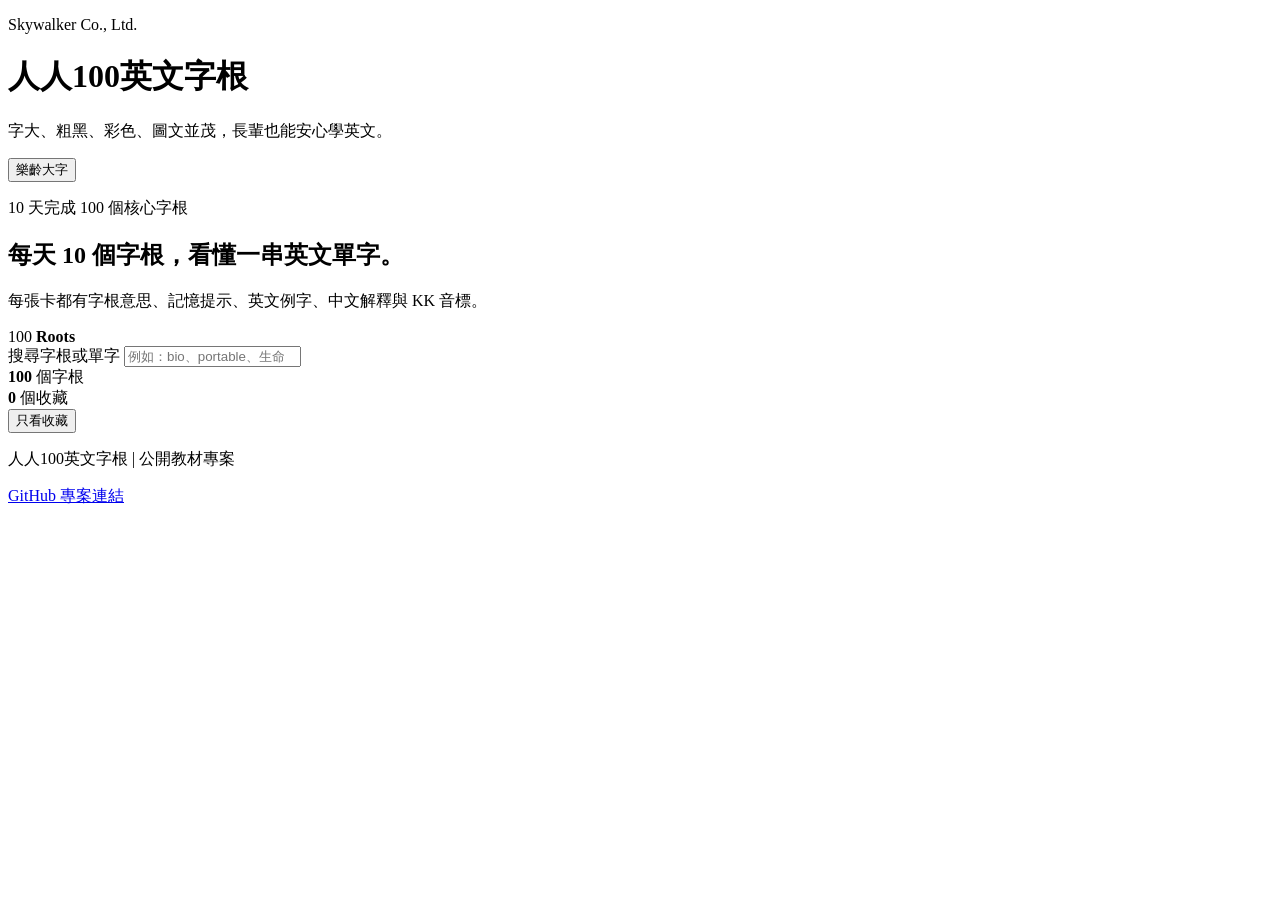
==== app/index.html @ 82886fe2 "Add app index page" ====
<!doctype html>
<html lang="zh-Hant">
<head>
  <meta charset="utf-8">
  <meta name="viewport" content="width=device-width, initial-scale=1">
  <meta name="theme-color" content="#166534">
  <meta name="description" content="人人100英文字根，樂齡友善的英文字根學習 App。">
  <title>人人100英文字根 App</title>
  <link rel="manifest" href="manifest.webmanifest">
  <link rel="stylesheet" href="styles.css">
</head>
<body>
  <header class="topbar">
    <div>
      <p class="eyebrow">Skywalker Co., Ltd.</p>
      <h1>人人100英文字根</h1>
      <p class="subtitle">字大、粗黑、彩色、圖文並茂，長輩也能安心學英文。</p>
    </div>
    <button id="seniorMode" class="pill-button" type="button" aria-pressed="true">樂齡大字</button>
  </header>

  <main>
    <section class="hero" aria-label="今日學習">
      <div class="hero-copy">
        <p class="tag">10 天完成 100 個核心字根</p>
        <h2>每天 10 個字根，看懂一串英文單字。</h2>
        <p>每張卡都有字根意思、記憶提示、英文例字、中文解釋與 KK 音標。</p>
      </div>
      <div class="hero-badge" aria-hidden="true">
        <span>100</span>
        <strong>Roots</strong>
      </div>
    </section>

    <section class="controls" aria-label="搜尋與篩選">
      <label class="search-box">
        <span>搜尋字根或單字</span>
        <input id="searchInput" type="search" placeholder="例如：bio、portable、生命">
      </label>
      <div id="themeFilters" class="filters" aria-label="主題篩選"></div>
    </section>

    <section class="progress-panel" aria-label="學習進度">
      <div>
        <strong id="resultCount">100</strong>
        <span>個字根</span>
      </div>
      <div>
        <strong id="favoriteCount">0</strong>
        <span>個收藏</span>
      </div>
      <button id="showFavorites" class="text-button" type="button" aria-pressed="false">只看收藏</button>
    </section>

    <section id="rootGrid" class="root-grid" aria-live="polite"></section>
  </main>

  <footer>
    <p>人人100英文字根 | 公開教材專案</p>
    <a href="https://github.com/godlovesyou127888-hub/renren-100-english-roots/tree/main">GitHub 專案連結</a>
  </footer>

  <script src="roots-data.js"></script>
  <script src="app.js"></script>
</body>
</html>
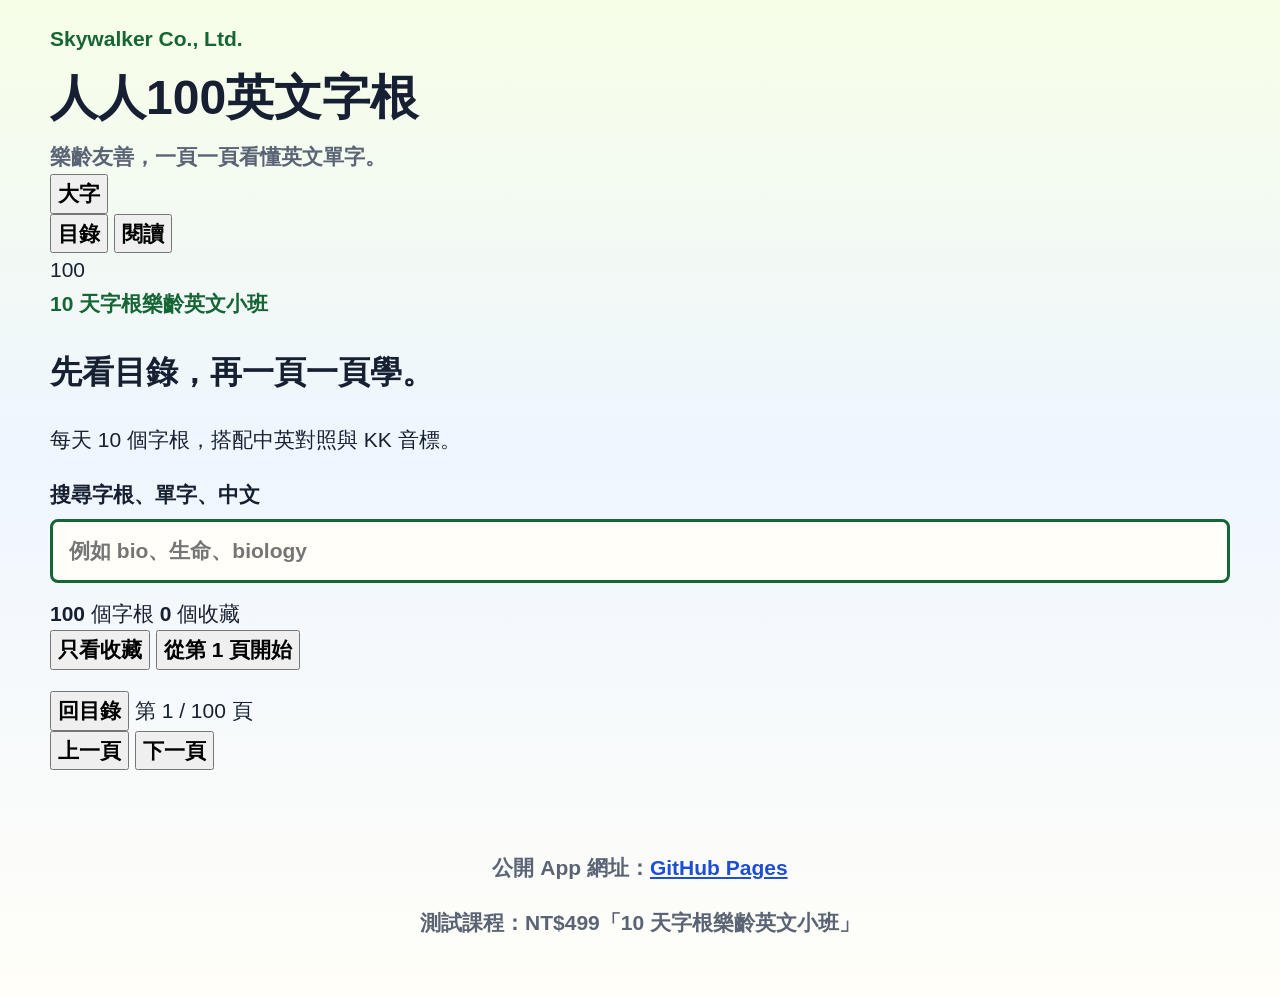
==== commit 79f64a93: "Convert app page to mobile catalog reader" ====
--- a/app/index.html
+++ b/app/index.html
@@ -4,60 +4,77 @@
   <meta charset="utf-8">
   <meta name="viewport" content="width=device-width, initial-scale=1">
   <meta name="theme-color" content="#166534">
-  <meta name="description" content="人人100英文字根，樂齡友善的英文字根學習 App。">
+  <meta name="description" content="人人100英文字根樂齡版 App，目錄式手機教材，一頁一頁學會 100 個英文字根。">
   <title>人人100英文字根 App</title>
   <link rel="manifest" href="manifest.webmanifest">
   <link rel="stylesheet" href="styles.css">
 </head>
-<body>
-  <header class="topbar">
-    <div>
-      <p class="eyebrow">Skywalker Co., Ltd.</p>
-      <h1>人人100英文字根</h1>
-      <p class="subtitle">字大、粗黑、彩色、圖文並茂，長輩也能安心學英文。</p>
-    </div>
-    <button id="seniorMode" class="pill-button" type="button" aria-pressed="true">樂齡大字</button>
-  </header>
+<body class="senior">
+  <main class="app-shell" aria-label="人人100英文字根手機教材">
+    <section class="phone" aria-label="模擬手機畫面">
+      <header class="phone-top">
+        <div>
+          <p class="eyebrow">Skywalker Co., Ltd.</p>
+          <h1>人人100英文字根</h1>
+          <p class="subtitle">樂齡友善，一頁一頁看懂英文單字。</p>
+        </div>
+        <button id="seniorMode" class="round-button" type="button" aria-pressed="true">大字</button>
+      </header>
 
-  <main>
-    <section class="hero" aria-label="今日學習">
-      <div class="hero-copy">
-        <p class="tag">10 天完成 100 個核心字根</p>
-        <h2>每天 10 個字根，看懂一串英文單字。</h2>
-        <p>每張卡都有字根意思、記憶提示、英文例字、中文解釋與 KK 音標。</p>
-      </div>
-      <div class="hero-badge" aria-hidden="true">
-        <span>100</span>
-        <strong>Roots</strong>
-      </div>
+      <nav class="tabbar" aria-label="閱讀模式">
+        <button id="catalogTab" class="tab active" type="button">目錄</button>
+        <button id="readerTab" class="tab" type="button">閱讀</button>
+      </nav>
+
+      <section id="catalogView" class="screen active" aria-label="字根目錄">
+        <div class="hero-card">
+          <span class="hero-number">100</span>
+          <div>
+            <p class="tag">10 天字根樂齡英文小班</p>
+            <h2>先看目錄，再一頁一頁學。</h2>
+            <p>每天 10 個字根，搭配中英對照與 KK 音標。</p>
+          </div>
+        </div>
+
+        <label class="search-box">
+          <span>搜尋字根、單字、中文</span>
+          <input id="searchInput" type="search" placeholder="例如 bio、生命、biology">
+        </label>
+
+        <div id="themeFilters" class="filters" aria-label="主題分類"></div>
+
+        <div class="catalog-summary">
+          <span><strong id="resultCount">100</strong> 個字根</span>
+          <span><strong id="favoriteCount">0</strong> 個收藏</span>
+        </div>
+
+        <div class="catalog-actions">
+          <button id="showFavorites" class="outline-button" type="button" aria-pressed="false">只看收藏</button>
+          <button id="startReading" class="primary-button" type="button">從第 1 頁開始</button>
+        </div>
+
+        <ol id="catalogList" class="catalog-list" aria-live="polite"></ol>
+      </section>
+
+      <section id="readerView" class="screen" aria-label="單頁閱讀">
+        <div class="reader-progress">
+          <button id="backToCatalog" class="outline-button small" type="button">回目錄</button>
+          <span id="pageCounter">第 1 / 100 頁</span>
+        </div>
+
+        <article id="rootPage" class="root-page" aria-live="polite"></article>
+
+        <div class="reader-controls">
+          <button id="prevPage" class="outline-button" type="button">上一頁</button>
+          <button id="nextPage" class="primary-button" type="button">下一頁</button>
+        </div>
+      </section>
     </section>
-
-    <section class="controls" aria-label="搜尋與篩選">
-      <label class="search-box">
-        <span>搜尋字根或單字</span>
-        <input id="searchInput" type="search" placeholder="例如：bio、portable、生命">
-      </label>
-      <div id="themeFilters" class="filters" aria-label="主題篩選"></div>
-    </section>
-
-    <section class="progress-panel" aria-label="學習進度">
-      <div>
-        <strong id="resultCount">100</strong>
-        <span>個字根</span>
-      </div>
-      <div>
-        <strong id="favoriteCount">0</strong>
-        <span>個收藏</span>
-      </div>
-      <button id="showFavorites" class="text-button" type="button" aria-pressed="false">只看收藏</button>
-    </section>
-
-    <section id="rootGrid" class="root-grid" aria-live="polite"></section>
   </main>
 
-  <footer>
-    <p>人人100英文字根 | 公開教材專案</p>
-    <a href="https://github.com/godlovesyou127888-hub/renren-100-english-roots/tree/main">GitHub 專案連結</a>
+  <footer class="page-footer">
+    <p>公開 App 網址：<a href="https://godlovesyou127888-hub.github.io/renren-100-english-roots/">GitHub Pages</a></p>
+    <p>測試課程：NT$499「10 天字根樂齡英文小班」</p>
   </footer>
 
   <script src="roots-data.js"></script>
--- a/app/styles.css
+++ b/app/styles.css
@@ -0,0 +1,327 @@
+:root {
+  --green: #166534;
+  --green-soft: #dcfce7;
+  --blue: #1d4ed8;
+  --blue-soft: #dbeafe;
+  --yellow: #facc15;
+  --orange-soft: #ffedd5;
+  --red: #b91c1c;
+  --ink: #172033;
+  --muted: #5b6475;
+  --line: #d8dee9;
+  --paper: #fffef8;
+  --white: #ffffff;
+  --shadow: 0 10px 28px rgba(23, 32, 51, 0.12);
+  font-family: "Microsoft JhengHei", "Noto Sans TC", Arial, sans-serif;
+}
+
+* {
+  box-sizing: border-box;
+}
+
+body {
+  margin: 0;
+  background: linear-gradient(180deg, #f7fee7 0%, #eff6ff 45%, #fffef8 100%);
+  color: var(--ink);
+  font-size: 18px;
+  line-height: 1.6;
+}
+
+body.senior {
+  font-size: 21px;
+}
+
+.topbar {
+  display: flex;
+  align-items: center;
+  justify-content: space-between;
+  gap: 18px;
+  padding: 22px clamp(16px, 4vw, 44px);
+  background: var(--white);
+  border-bottom: 1px solid var(--line);
+  position: sticky;
+  top: 0;
+  z-index: 10;
+}
+
+.eyebrow,
+.tag {
+  color: var(--green);
+  font-weight: 900;
+  margin: 0 0 4px;
+}
+
+h1,
+h2,
+h3,
+strong {
+  font-weight: 900;
+}
+
+h1 {
+  margin: 0;
+  font-size: clamp(30px, 4vw, 48px);
+}
+
+.subtitle {
+  margin: 4px 0 0;
+  color: var(--muted);
+  font-weight: 800;
+}
+
+main {
+  width: min(1180px, calc(100% - 28px));
+  margin: 0 auto;
+  padding: 22px 0 36px;
+}
+
+.hero {
+  display: grid;
+  grid-template-columns: minmax(0, 1fr) auto;
+  gap: 22px;
+  align-items: center;
+  min-height: 260px;
+  padding: clamp(22px, 5vw, 44px);
+  border-radius: 8px;
+  background:
+    radial-gradient(circle at 80% 20%, rgba(250, 204, 21, 0.5), transparent 28%),
+    linear-gradient(135deg, #ffffff 0%, #dcfce7 52%, #dbeafe 100%);
+  box-shadow: var(--shadow);
+}
+
+.hero h2 {
+  max-width: 760px;
+  margin: 0 0 12px;
+  font-size: clamp(34px, 5vw, 58px);
+  line-height: 1.15;
+}
+
+.hero p {
+  max-width: 760px;
+  margin: 0;
+  font-weight: 800;
+}
+
+.hero-badge {
+  width: min(240px, 30vw);
+  aspect-ratio: 1;
+  display: grid;
+  place-items: center;
+  border: 8px solid var(--yellow);
+  border-radius: 50%;
+  background: var(--white);
+  color: var(--green);
+  text-align: center;
+  box-shadow: inset 0 0 0 10px var(--green-soft);
+}
+
+.hero-badge span {
+  display: block;
+  font-size: clamp(54px, 8vw, 94px);
+  font-weight: 900;
+  line-height: 1;
+}
+
+.hero-badge strong {
+  display: block;
+  color: var(--blue);
+}
+
+.controls,
+.progress-panel {
+  margin-top: 18px;
+  padding: 16px;
+  border-radius: 8px;
+  background: rgba(255, 255, 255, 0.9);
+  box-shadow: var(--shadow);
+}
+
+.search-box {
+  display: grid;
+  gap: 8px;
+  font-weight: 900;
+}
+
+input {
+  width: 100%;
+  min-height: 58px;
+  border: 3px solid var(--green);
+  border-radius: 8px;
+  padding: 12px 16px;
+  color: var(--ink);
+  font: inherit;
+  font-weight: 900;
+  background: var(--paper);
+}
+
+.filters {
+  display: flex;
+  flex-wrap: wrap;
+  gap: 10px;
+  margin-top: 14px;
+}
+
+button {
+  cursor: pointer;
+  font: inherit;
+  font-weight: 900;
+}
+
+.pill-button,
+.filter-button,
+.text-button,
+.fav-button {
+  min-height: 48px;
+  border: 3px solid var(--green);
+  border-radius: 999px;
+  padding: 8px 16px;
+  background: var(--green-soft);
+  color: var(--green);
+}
+
+.filter-button.active,
+.pill-button[aria-pressed="true"],
+.text-button[aria-pressed="true"] {
+  background: var(--green);
+  color: var(--white);
+}
+
+.progress-panel {
+  display: flex;
+  align-items: center;
+  justify-content: space-between;
+  gap: 14px;
+  flex-wrap: wrap;
+}
+
+.progress-panel strong {
+  color: var(--red);
+  font-size: 34px;
+}
+
+.root-grid {
+  display: grid;
+  grid-template-columns: repeat(auto-fit, minmax(300px, 1fr));
+  gap: 16px;
+  margin-top: 18px;
+}
+
+.root-card {
+  border: 3px solid var(--line);
+  border-top: 10px solid var(--green);
+  border-radius: 8px;
+  background: var(--white);
+  box-shadow: var(--shadow);
+  overflow: hidden;
+}
+
+.card-header {
+  display: flex;
+  align-items: flex-start;
+  justify-content: space-between;
+  gap: 12px;
+  padding: 16px 16px 8px;
+}
+
+.root-title {
+  margin: 0;
+  color: var(--blue);
+  font-size: 34px;
+}
+
+.meaning {
+  display: inline-block;
+  margin-top: 4px;
+  padding: 5px 10px;
+  border-radius: 6px;
+  background: var(--blue-soft);
+  font-weight: 900;
+}
+
+.theme {
+  margin: 8px 16px;
+  color: var(--green);
+  font-weight: 900;
+}
+
+.note {
+  margin: 8px 16px 12px;
+  padding: 12px;
+  border-radius: 8px;
+  background: var(--orange-soft);
+  font-weight: 800;
+}
+
+.word-list {
+  display: grid;
+  gap: 10px;
+  padding: 0 16px 16px;
+  margin: 0;
+  list-style: none;
+}
+
+.word-item {
+  padding: 12px;
+  border: 2px solid var(--line);
+  border-radius: 8px;
+  background: var(--paper);
+}
+
+.word {
+  color: var(--red);
+  font-size: 24px;
+  font-weight: 900;
+}
+
+.kk {
+  color: var(--blue);
+  font-family: Arial, sans-serif;
+  font-weight: 900;
+}
+
+.zh {
+  display: block;
+  color: var(--ink);
+  font-weight: 900;
+}
+
+.empty {
+  grid-column: 1 / -1;
+  padding: 30px;
+  border-radius: 8px;
+  background: var(--white);
+  text-align: center;
+  font-weight: 900;
+}
+
+footer {
+  padding: 24px 16px 36px;
+  text-align: center;
+  color: var(--muted);
+  font-weight: 800;
+}
+
+footer a {
+  color: var(--blue);
+  font-weight: 900;
+}
+
+@media (max-width: 760px) {
+  .topbar,
+  .hero {
+    grid-template-columns: 1fr;
+  }
+
+  .topbar {
+    align-items: flex-start;
+  }
+
+  .hero-badge {
+    width: 190px;
+    justify-self: center;
+  }
+
+  .root-grid {
+    grid-template-columns: 1fr;
+  }
+}
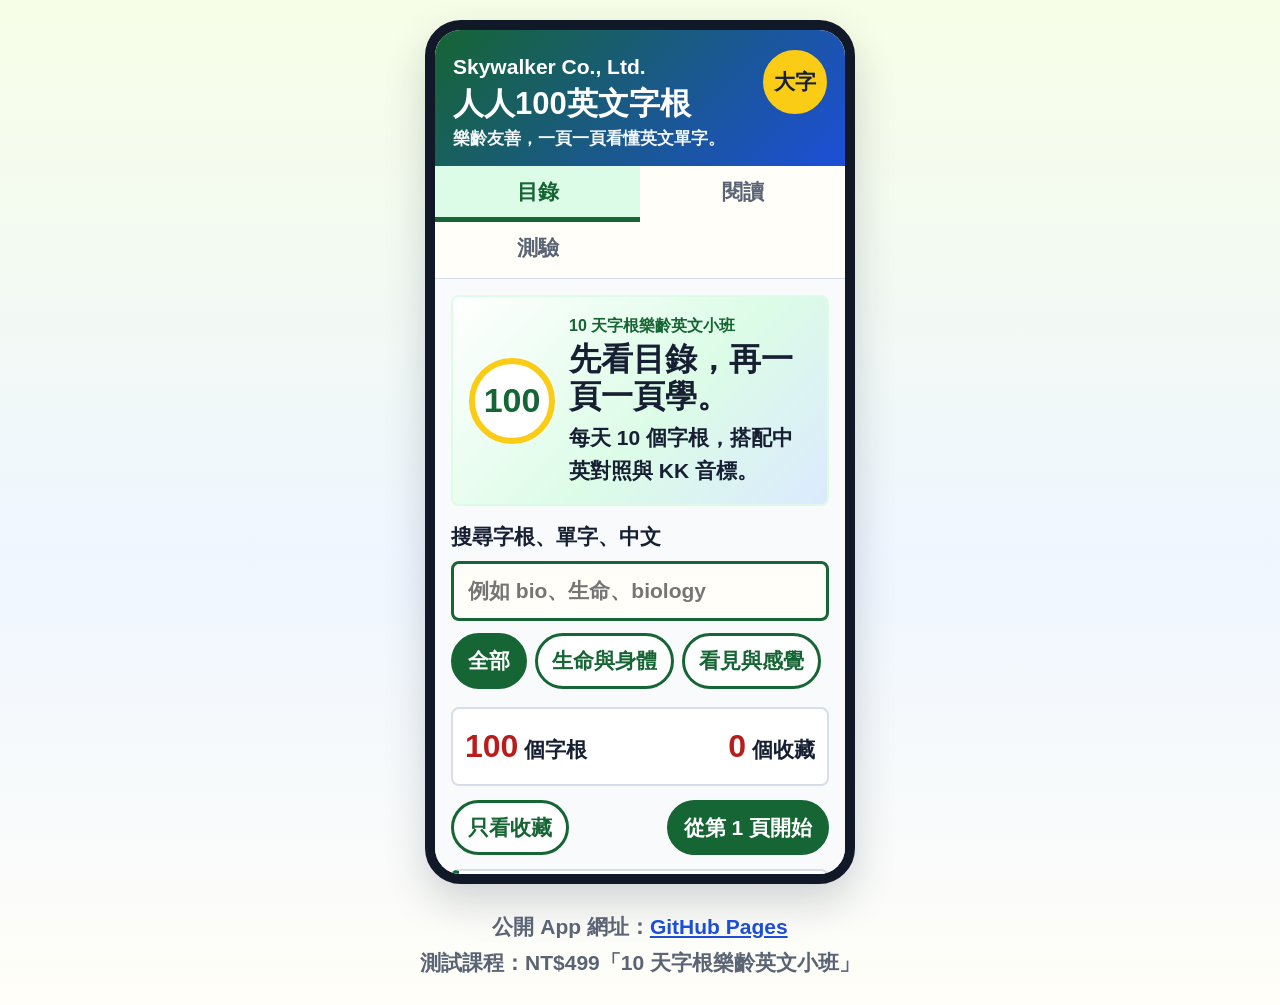
==== commit 2b7e4b7a: "Add quiz tab to app page" ====
--- a/app/index.html
+++ b/app/index.html
@@ -4,7 +4,7 @@
   <meta charset="utf-8">
   <meta name="viewport" content="width=device-width, initial-scale=1">
   <meta name="theme-color" content="#166534">
-  <meta name="description" content="人人100英文字根樂齡版 App，目錄式手機教材，一頁一頁學會 100 個英文字根。">
+  <meta name="description" content="人人100英文字根樂齡版 App，目錄式手機教材，一頁一頁學會 100 個英文字根，並用四選一測驗複習。">
   <title>人人100英文字根 App</title>
   <link rel="manifest" href="manifest.webmanifest">
   <link rel="stylesheet" href="styles.css">
@@ -21,9 +21,10 @@
         <button id="seniorMode" class="round-button" type="button" aria-pressed="true">大字</button>
       </header>
 
-      <nav class="tabbar" aria-label="閱讀模式">
+      <nav class="tabbar" aria-label="學習模式">
         <button id="catalogTab" class="tab active" type="button">目錄</button>
         <button id="readerTab" class="tab" type="button">閱讀</button>
+        <button id="quizTab" class="tab" type="button">測驗</button>
       </nav>
 
       <section id="catalogView" class="screen active" aria-label="字根目錄">
@@ -69,6 +70,29 @@
           <button id="nextPage" class="primary-button" type="button">下一頁</button>
         </div>
       </section>
+
+      <section id="quizView" class="screen" aria-label="四選一測驗">
+        <div class="quiz-top">
+          <div>
+            <p class="tag">四選一小測驗</p>
+            <h2>看字根，選意思。</h2>
+          </div>
+          <button id="restartQuiz" class="outline-button small" type="button">重新開始</button>
+        </div>
+
+        <div class="quiz-score">
+          <span id="quizCounter">第 1 / 10 題</span>
+          <span>答對 <strong id="quizScore">0</strong> 題</span>
+        </div>
+
+        <article id="quizCard" class="quiz-card" aria-live="polite"></article>
+
+        <div id="quizFeedback" class="quiz-feedback" aria-live="polite"></div>
+
+        <div class="reader-controls">
+          <button id="nextQuestion" class="primary-button" type="button">下一題</button>
+        </div>
+      </section>
     </section>
   </main>
 
--- a/app/styles.css
+++ b/app/styles.css
@@ -1,5 +1,6 @@
 :root {
   --green: #166534;
+  --green-dark: #0f4f2f;
   --green-soft: #dcfce7;
   --blue: #1d4ed8;
   --blue-soft: #dbeafe;
@@ -11,7 +12,7 @@
   --line: #d8dee9;
   --paper: #fffef8;
   --white: #ffffff;
-  --shadow: 0 10px 28px rgba(23, 32, 51, 0.12);
+  --shadow: 0 18px 42px rgba(23, 32, 51, 0.18);
   font-family: "Microsoft JhengHei", "Noto Sans TC", Arial, sans-serif;
 }
 
@@ -21,7 +22,8 @@
 
 body {
   margin: 0;
-  background: linear-gradient(180deg, #f7fee7 0%, #eff6ff 45%, #fffef8 100%);
+  min-height: 100vh;
+  background: linear-gradient(180deg, #f7fee7 0%, #eff6ff 55%, #fffef8 100%);
   color: var(--ink);
   font-size: 18px;
   line-height: 1.6;
@@ -31,236 +33,372 @@
   font-size: 21px;
 }
 
-.topbar {
+button,
+input {
+  font: inherit;
+}
+
+button {
+  cursor: pointer;
+  font-weight: 900;
+}
+
+button:disabled {
+  cursor: not-allowed;
+  opacity: 0.45;
+}
+
+.app-shell {
+  min-height: 100vh;
+  display: grid;
+  place-items: start center;
+  padding: 20px 12px 10px;
+}
+
+.phone {
+  width: min(430px, 100%);
+  min-height: 820px;
+  max-height: calc(100vh - 36px);
+  display: flex;
+  flex-direction: column;
+  overflow: hidden;
+  border: 10px solid #111827;
+  border-radius: 36px;
+  background: var(--white);
+  box-shadow: var(--shadow);
+}
+
+.phone-top {
+  display: flex;
+  justify-content: space-between;
+  gap: 12px;
+  padding: 20px 18px 14px;
+  color: var(--white);
+  background: linear-gradient(135deg, var(--green) 0%, var(--blue) 100%);
+}
+
+.eyebrow,
+.subtitle,
+.tag {
+  margin: 0;
+  font-weight: 900;
+}
+
+h1 {
+  margin: 2px 0 4px;
+  font-size: 31px;
+  line-height: 1.15;
+  font-weight: 900;
+}
+
+.subtitle {
+  font-size: 17px;
+  opacity: 0.95;
+}
+
+.round-button {
+  width: 64px;
+  height: 64px;
+  flex: 0 0 auto;
+  border: 3px solid var(--yellow);
+  border-radius: 50%;
+  background: var(--white);
+  color: var(--green);
+}
+
+.round-button[aria-pressed="true"] {
+  background: var(--yellow);
+  color: var(--ink);
+}
+
+.tabbar {
+  display: grid;
+  grid-template-columns: 1fr 1fr;
+  border-bottom: 1px solid var(--line);
+  background: var(--paper);
+}
+
+.tab {
+  min-height: 56px;
+  border: 0;
+  border-bottom: 5px solid transparent;
+  background: transparent;
+  color: var(--muted);
+}
+
+.tab.active {
+  border-color: var(--green);
+  color: var(--green);
+  background: var(--green-soft);
+}
+
+.screen {
+  display: none;
+  flex: 1;
+  overflow: auto;
+  padding: 16px;
+  background: #f8fafc;
+}
+
+.screen.active {
+  display: block;
+}
+
+.hero-card {
+  display: grid;
+  grid-template-columns: auto 1fr;
+  gap: 14px;
+  align-items: center;
+  padding: 16px;
+  border-radius: 8px;
+  background: linear-gradient(135deg, #ffffff 0%, #dcfce7 56%, #dbeafe 100%);
+  border: 2px solid var(--green-soft);
+}
+
+.hero-number {
+  display: grid;
+  place-items: center;
+  width: 86px;
+  height: 86px;
+  border-radius: 50%;
+  border: 6px solid var(--yellow);
+  background: var(--white);
+  color: var(--green);
+  font-size: 34px;
+  font-weight: 900;
+}
+
+.hero-card h2,
+.root-page h2 {
+  margin: 2px 0 6px;
+  font-size: 32px;
+  line-height: 1.15;
+  font-weight: 900;
+}
+
+.hero-card p {
+  margin: 0;
+  font-weight: 800;
+}
+
+.tag {
+  color: var(--green);
+  font-size: 16px;
+}
+
+.search-box {
+  display: grid;
+  gap: 8px;
+  margin-top: 14px;
+  font-weight: 900;
+}
+
+input {
+  width: 100%;
+  min-height: 56px;
+  border: 3px solid var(--green);
+  border-radius: 8px;
+  padding: 10px 14px;
+  color: var(--ink);
+  font-weight: 900;
+  background: var(--paper);
+}
+
+.filters {
+  display: flex;
+  gap: 8px;
+  margin-top: 12px;
+  overflow-x: auto;
+  padding-bottom: 4px;
+}
+
+.filter-button,
+.outline-button,
+.primary-button,
+.fav-button {
+  min-height: 48px;
+  border-radius: 999px;
+  padding: 8px 14px;
+  white-space: nowrap;
+}
+
+.filter-button,
+.outline-button,
+.fav-button {
+  border: 3px solid var(--green);
+  background: var(--white);
+  color: var(--green);
+}
+
+.filter-button.active,
+.primary-button {
+  border: 3px solid var(--green);
+  background: var(--green);
+  color: var(--white);
+}
+
+.small {
+  min-height: 40px;
+  padding: 6px 12px;
+}
+
+.catalog-summary,
+.catalog-actions,
+.reader-progress,
+.reader-controls {
   display: flex;
   align-items: center;
   justify-content: space-between;
-  gap: 18px;
-  padding: 22px clamp(16px, 4vw, 44px);
-  background: var(--white);
-  border-bottom: 1px solid var(--line);
-  position: sticky;
-  top: 0;
-  z-index: 10;
-}
-
-.eyebrow,
-.tag {
-  color: var(--green);
-  font-weight: 900;
-  margin: 0 0 4px;
-}
-
-h1,
-h2,
-h3,
-strong {
-  font-weight: 900;
-}
-
-h1 {
-  margin: 0;
-  font-size: clamp(30px, 4vw, 48px);
-}
-
-.subtitle {
-  margin: 4px 0 0;
+  gap: 10px;
+  margin-top: 14px;
+}
+
+.catalog-summary {
+  padding: 12px;
+  border-radius: 8px;
+  background: var(--white);
+  border: 2px solid var(--line);
+  font-weight: 900;
+}
+
+.catalog-summary strong,
+.page-no {
+  color: var(--red);
+  font-size: 32px;
+}
+
+.catalog-list {
+  display: grid;
+  gap: 10px;
+  list-style: none;
+  padding: 0 0 18px;
+  margin: 14px 0 0;
+}
+
+.catalog-item {
+  width: 100%;
+  display: grid;
+  grid-template-columns: auto 1fr auto;
+  gap: 12px;
+  align-items: center;
+  min-height: 88px;
+  border: 2px solid var(--line);
+  border-left: 8px solid var(--green);
+  border-radius: 8px;
+  padding: 12px;
+  background: var(--white);
+  color: var(--ink);
+  text-align: left;
+}
+
+.catalog-no {
+  display: grid;
+  place-items: center;
+  width: 48px;
+  height: 48px;
+  border-radius: 12px;
+  background: var(--blue-soft);
+  color: var(--blue);
+  font-weight: 900;
+}
+
+.catalog-main {
+  display: grid;
+  gap: 1px;
+}
+
+.catalog-main strong {
+  color: var(--blue);
+  font-size: 26px;
+  line-height: 1.1;
+}
+
+.catalog-main em {
+  color: var(--ink);
+  font-style: normal;
+  font-weight: 900;
+}
+
+.catalog-main small {
   color: var(--muted);
   font-weight: 800;
 }
 
-main {
-  width: min(1180px, calc(100% - 28px));
-  margin: 0 auto;
-  padding: 22px 0 36px;
-}
-
-.hero {
-  display: grid;
-  grid-template-columns: minmax(0, 1fr) auto;
-  gap: 22px;
+.catalog-star {
+  color: var(--yellow);
+  font-size: 30px;
+  text-shadow: 0 1px 0 var(--ink);
+}
+
+.reader-progress {
+  margin-top: 0;
+  font-weight: 900;
+  color: var(--muted);
+}
+
+.root-page {
+  margin-top: 14px;
+  padding: 18px;
+  border-radius: 8px;
+  border: 3px solid var(--line);
+  border-top: 12px solid var(--green);
+  background: var(--white);
+}
+
+.root-head {
+  display: flex;
+  justify-content: space-between;
+  gap: 10px;
   align-items: center;
-  min-height: 260px;
-  padding: clamp(22px, 5vw, 44px);
-  border-radius: 8px;
-  background:
-    radial-gradient(circle at 80% 20%, rgba(250, 204, 21, 0.5), transparent 28%),
-    linear-gradient(135deg, #ffffff 0%, #dcfce7 52%, #dbeafe 100%);
-  box-shadow: var(--shadow);
-}
-
-.hero h2 {
-  max-width: 760px;
-  margin: 0 0 12px;
-  font-size: clamp(34px, 5vw, 58px);
-  line-height: 1.15;
-}
-
-.hero p {
-  max-width: 760px;
-  margin: 0;
-  font-weight: 800;
-}
-
-.hero-badge {
-  width: min(240px, 30vw);
-  aspect-ratio: 1;
-  display: grid;
-  place-items: center;
-  border: 8px solid var(--yellow);
-  border-radius: 50%;
-  background: var(--white);
-  color: var(--green);
-  text-align: center;
-  box-shadow: inset 0 0 0 10px var(--green-soft);
-}
-
-.hero-badge span {
-  display: block;
-  font-size: clamp(54px, 8vw, 94px);
-  font-weight: 900;
-  line-height: 1;
-}
-
-.hero-badge strong {
-  display: block;
-  color: var(--blue);
-}
-
-.controls,
-.progress-panel {
-  margin-top: 18px;
-  padding: 16px;
-  border-radius: 8px;
-  background: rgba(255, 255, 255, 0.9);
-  box-shadow: var(--shadow);
-}
-
-.search-box {
-  display: grid;
-  gap: 8px;
-  font-weight: 900;
-}
-
-input {
-  width: 100%;
-  min-height: 58px;
-  border: 3px solid var(--green);
-  border-radius: 8px;
-  padding: 12px 16px;
-  color: var(--ink);
-  font: inherit;
-  font-weight: 900;
-  background: var(--paper);
-}
-
-.filters {
-  display: flex;
-  flex-wrap: wrap;
-  gap: 10px;
+}
+
+.root-page h2 {
   margin-top: 14px;
-}
-
-button {
-  cursor: pointer;
-  font: inherit;
-  font-weight: 900;
-}
-
-.pill-button,
-.filter-button,
-.text-button,
-.fav-button {
-  min-height: 48px;
-  border: 3px solid var(--green);
-  border-radius: 999px;
-  padding: 8px 16px;
-  background: var(--green-soft);
-  color: var(--green);
-}
-
-.filter-button.active,
-.pill-button[aria-pressed="true"],
-.text-button[aria-pressed="true"] {
-  background: var(--green);
-  color: var(--white);
-}
-
-.progress-panel {
-  display: flex;
-  align-items: center;
-  justify-content: space-between;
-  gap: 14px;
-  flex-wrap: wrap;
-}
-
-.progress-panel strong {
-  color: var(--red);
-  font-size: 34px;
-}
-
-.root-grid {
-  display: grid;
-  grid-template-columns: repeat(auto-fit, minmax(300px, 1fr));
-  gap: 16px;
-  margin-top: 18px;
-}
-
-.root-card {
-  border: 3px solid var(--line);
-  border-top: 10px solid var(--green);
-  border-radius: 8px;
-  background: var(--white);
-  box-shadow: var(--shadow);
-  overflow: hidden;
-}
-
-.card-header {
-  display: flex;
-  align-items: flex-start;
-  justify-content: space-between;
-  gap: 12px;
-  padding: 16px 16px 8px;
-}
-
-.root-title {
-  margin: 0;
-  color: var(--blue);
-  font-size: 34px;
+  color: var(--blue);
+  font-size: 46px;
 }
 
 .meaning {
   display: inline-block;
-  margin-top: 4px;
-  padding: 5px 10px;
-  border-radius: 6px;
+  margin: 0;
+  padding: 6px 12px;
+  border-radius: 8px;
   background: var(--blue-soft);
+  color: var(--blue);
+  font-size: 28px;
   font-weight: 900;
 }
 
 .theme {
-  margin: 8px 16px;
+  margin: 14px 0 8px;
   color: var(--green);
   font-weight: 900;
 }
 
 .note {
-  margin: 8px 16px 12px;
+  margin: 8px 0 14px;
   padding: 12px;
   border-radius: 8px;
   background: var(--orange-soft);
-  font-weight: 800;
+  font-weight: 900;
+}
+
+.root-page h3 {
+  margin: 18px 0 8px;
+  font-size: 24px;
 }
 
 .word-list {
   display: grid;
   gap: 10px;
-  padding: 0 16px 16px;
+  padding: 0;
   margin: 0;
   list-style: none;
 }
 
 .word-item {
+  display: grid;
+  gap: 2px;
   padding: 12px;
   border: 2px solid var(--line);
   border-radius: 8px;
@@ -269,7 +407,7 @@
 
 .word {
   color: var(--red);
-  font-size: 24px;
+  font-size: 27px;
   font-weight: 900;
 }
 
@@ -280,48 +418,51 @@
 }
 
 .zh {
-  display: block;
   color: var(--ink);
   font-weight: 900;
 }
 
 .empty {
-  grid-column: 1 / -1;
-  padding: 30px;
+  padding: 20px;
   border-radius: 8px;
   background: var(--white);
   text-align: center;
   font-weight: 900;
 }
 
-footer {
-  padding: 24px 16px 36px;
+.page-footer {
+  padding: 8px 12px 24px;
   text-align: center;
   color: var(--muted);
   font-weight: 800;
 }
 
-footer a {
-  color: var(--blue);
-  font-weight: 900;
-}
-
-@media (max-width: 760px) {
-  .topbar,
-  .hero {
-    grid-template-columns: 1fr;
+.page-footer p {
+  margin: 2px 0;
+}
+
+.page-footer a {
+  color: var(--blue);
+  font-weight: 900;
+}
+
+@media (max-width: 460px) {
+  .app-shell {
+    padding: 0;
   }
 
-  .topbar {
-    align-items: flex-start;
+  .phone {
+    min-height: 100vh;
+    max-height: none;
+    border: 0;
+    border-radius: 0;
   }
 
-  .hero-badge {
-    width: 190px;
-    justify-self: center;
+  .phone-top {
+    padding-top: 18px;
   }
 
-  .root-grid {
-    grid-template-columns: 1fr;
+  .page-footer {
+    display: none;
   }
 }
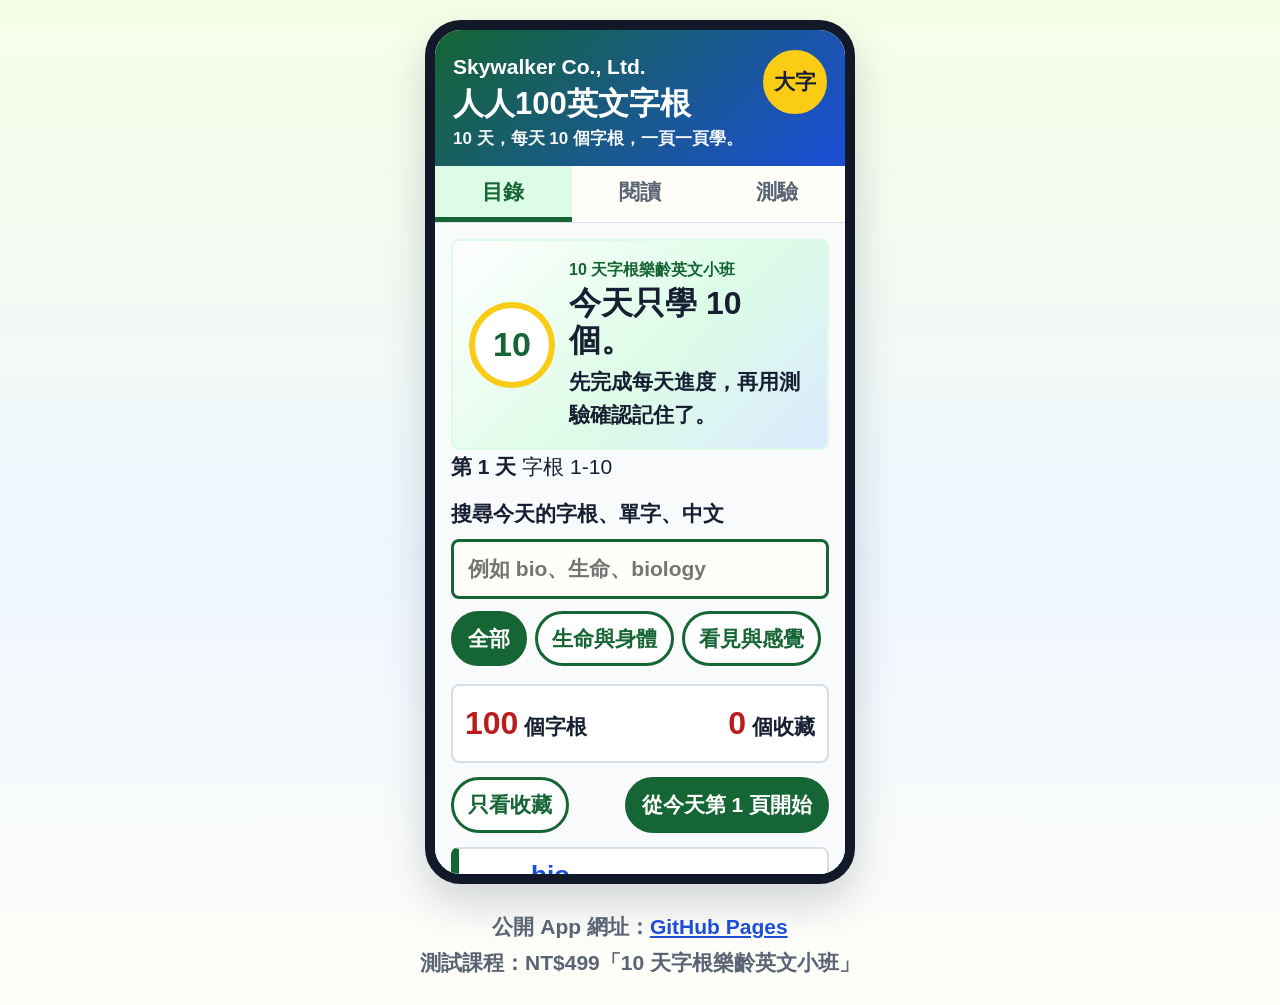
==== commit 10641ff8: "Add daily progress and quiz funnel UI" ====
--- a/app/index.html
+++ b/app/index.html
@@ -4,7 +4,7 @@
   <meta charset="utf-8">
   <meta name="viewport" content="width=device-width, initial-scale=1">
   <meta name="theme-color" content="#166534">
-  <meta name="description" content="人人100英文字根樂齡版 App，目錄式手機教材，一頁一頁學會 100 個英文字根，並用四選一測驗複習。">
+  <meta name="description" content="人人100英文字根樂齡版 App，10 天每日進度、單頁閱讀與四選一測驗。">
   <title>人人100英文字根 App</title>
   <link rel="manifest" href="manifest.webmanifest">
   <link rel="stylesheet" href="styles.css">
@@ -16,7 +16,7 @@
         <div>
           <p class="eyebrow">Skywalker Co., Ltd.</p>
           <h1>人人100英文字根</h1>
-          <p class="subtitle">樂齡友善，一頁一頁看懂英文單字。</p>
+          <p class="subtitle">10 天，每天 10 個字根，一頁一頁學。</p>
         </div>
         <button id="seniorMode" class="round-button" type="button" aria-pressed="true">大字</button>
       </header>
@@ -29,29 +29,37 @@
 
       <section id="catalogView" class="screen active" aria-label="字根目錄">
         <div class="hero-card">
-          <span class="hero-number">100</span>
+          <span class="hero-number">10</span>
           <div>
             <p class="tag">10 天字根樂齡英文小班</p>
-            <h2>先看目錄，再一頁一頁學。</h2>
-            <p>每天 10 個字根，搭配中英對照與 KK 音標。</p>
+            <h2>今天只學 10 個。</h2>
+            <p>先完成每天進度，再用測驗確認記住了。</p>
           </div>
         </div>
 
+        <section class="day-panel" aria-label="每日進度">
+          <div class="section-title">
+            <strong id="dayTitle">第 1 天</strong>
+            <span id="dayRange">字根 1-10</span>
+          </div>
+          <div id="dayFilters" class="day-filters"></div>
+        </section>
+
         <label class="search-box">
-          <span>搜尋字根、單字、中文</span>
+          <span>搜尋今天的字根、單字、中文</span>
           <input id="searchInput" type="search" placeholder="例如 bio、生命、biology">
         </label>
 
         <div id="themeFilters" class="filters" aria-label="主題分類"></div>
 
         <div class="catalog-summary">
-          <span><strong id="resultCount">100</strong> 個字根</span>
+          <span><strong id="resultCount">10</strong> 個字根</span>
           <span><strong id="favoriteCount">0</strong> 個收藏</span>
         </div>
 
         <div class="catalog-actions">
           <button id="showFavorites" class="outline-button" type="button" aria-pressed="false">只看收藏</button>
-          <button id="startReading" class="primary-button" type="button">從第 1 頁開始</button>
+          <button id="startReading" class="primary-button" type="button">從今天第 1 頁開始</button>
         </div>
 
         <ol id="catalogList" class="catalog-list" aria-live="polite"></ol>
@@ -60,7 +68,7 @@
       <section id="readerView" class="screen" aria-label="單頁閱讀">
         <div class="reader-progress">
           <button id="backToCatalog" class="outline-button small" type="button">回目錄</button>
-          <span id="pageCounter">第 1 / 100 頁</span>
+          <span id="pageCounter">第 1 / 10 頁</span>
         </div>
 
         <article id="rootPage" class="root-page" aria-live="polite"></article>
@@ -80,13 +88,24 @@
           <button id="restartQuiz" class="outline-button small" type="button">重新開始</button>
         </div>
 
+        <section class="quiz-mode-panel" aria-label="測驗分級">
+          <div class="section-title">
+            <strong>測驗範圍</strong>
+            <span id="quizModeText">第 1 天測驗</span>
+          </div>
+          <div class="quiz-mode-buttons">
+            <button class="quiz-mode active" type="button" data-quiz-mode="day1">第 1 天測驗</button>
+            <button class="quiz-mode" type="button" data-quiz-mode="day2">第 2 天測驗</button>
+            <button class="quiz-mode" type="button" data-quiz-mode="all">全部混合測驗</button>
+          </div>
+        </section>
+
         <div class="quiz-score">
           <span id="quizCounter">第 1 / 10 題</span>
           <span>答對 <strong id="quizScore">0</strong> 題</span>
         </div>
 
         <article id="quizCard" class="quiz-card" aria-live="polite"></article>
-
         <div id="quizFeedback" class="quiz-feedback" aria-live="polite"></div>
 
         <div class="reader-controls">
--- a/app/styles.css
+++ b/app/styles.css
@@ -16,9 +16,7 @@
   font-family: "Microsoft JhengHei", "Noto Sans TC", Arial, sans-serif;
 }
 
-* {
-  box-sizing: border-box;
-}
+* { box-sizing: border-box; }
 
 body {
   margin: 0;
@@ -29,24 +27,10 @@
   line-height: 1.6;
 }
 
-body.senior {
-  font-size: 21px;
-}
-
-button,
-input {
-  font: inherit;
-}
-
-button {
-  cursor: pointer;
-  font-weight: 900;
-}
-
-button:disabled {
-  cursor: not-allowed;
-  opacity: 0.45;
-}
+body.senior { font-size: 21px; }
+button, input { font: inherit; }
+button { cursor: pointer; font-weight: 900; }
+button:disabled { cursor: not-allowed; opacity: 0.45; }
 
 .app-shell {
   min-height: 100vh;
@@ -77,24 +61,9 @@
   background: linear-gradient(135deg, var(--green) 0%, var(--blue) 100%);
 }
 
-.eyebrow,
-.subtitle,
-.tag {
-  margin: 0;
-  font-weight: 900;
-}
-
-h1 {
-  margin: 2px 0 4px;
-  font-size: 31px;
-  line-height: 1.15;
-  font-weight: 900;
-}
-
-.subtitle {
-  font-size: 17px;
-  opacity: 0.95;
-}
+.eyebrow, .subtitle, .tag { margin: 0; font-weight: 900; }
+h1 { margin: 2px 0 4px; font-size: 31px; line-height: 1.15; font-weight: 900; }
+.subtitle { font-size: 17px; opacity: 0.95; }
 
 .round-button {
   width: 64px;
@@ -105,19 +74,14 @@
   background: var(--white);
   color: var(--green);
 }
-
-.round-button[aria-pressed="true"] {
-  background: var(--yellow);
-  color: var(--ink);
-}
+.round-button[aria-pressed="true"] { background: var(--yellow); color: var(--ink); }
 
 .tabbar {
   display: grid;
-  grid-template-columns: 1fr 1fr;
+  grid-template-columns: repeat(3, 1fr);
   border-bottom: 1px solid var(--line);
   background: var(--paper);
 }
-
 .tab {
   min-height: 56px;
   border: 0;
@@ -125,26 +89,12 @@
   background: transparent;
   color: var(--muted);
 }
-
-.tab.active {
-  border-color: var(--green);
-  color: var(--green);
-  background: var(--green-soft);
-}
-
-.screen {
-  display: none;
-  flex: 1;
-  overflow: auto;
-  padding: 16px;
-  background: #f8fafc;
-}
-
-.screen.active {
-  display: block;
-}
-
-.hero-card {
+.tab.active { border-color: var(--green); color: var(--green); background: var(--green-soft); }
+
+.screen { display: none; flex: 1; overflow: auto; padding: 16px; background: #f8fafc; }
+.screen.active { display: block; }
+
+.hero-card, .quiz-top {
   display: grid;
   grid-template-columns: auto 1fr;
   gap: 14px;
@@ -153,6 +103,12 @@
   border-radius: 8px;
   background: linear-gradient(135deg, #ffffff 0%, #dcfce7 56%, #dbeafe 100%);
   border: 2px solid var(--green-soft);
+}
+
+.quiz-top {
+  display: flex;
+  align-items: flex-start;
+  justify-content: space-between;
 }
 
 .hero-number {
@@ -168,31 +124,16 @@
   font-weight: 900;
 }
 
-.hero-card h2,
-.root-page h2 {
+.hero-card h2, .root-page h2, .quiz-top h2 {
   margin: 2px 0 6px;
   font-size: 32px;
   line-height: 1.15;
   font-weight: 900;
 }
-
-.hero-card p {
-  margin: 0;
-  font-weight: 800;
-}
-
-.tag {
-  color: var(--green);
-  font-size: 16px;
-}
-
-.search-box {
-  display: grid;
-  gap: 8px;
-  margin-top: 14px;
-  font-weight: 900;
-}
-
+.hero-card p { margin: 0; font-weight: 800; }
+.tag { color: var(--green); font-size: 16px; }
+
+.search-box { display: grid; gap: 8px; margin-top: 14px; font-weight: 900; }
 input {
   width: 100%;
   min-height: 56px;
@@ -204,77 +145,34 @@
   background: var(--paper);
 }
 
-.filters {
-  display: flex;
-  gap: 8px;
-  margin-top: 12px;
-  overflow-x: auto;
-  padding-bottom: 4px;
-}
-
-.filter-button,
-.outline-button,
-.primary-button,
-.fav-button {
+.filters { display: flex; gap: 8px; margin-top: 12px; overflow-x: auto; padding-bottom: 4px; }
+.filter-button, .outline-button, .primary-button, .fav-button {
   min-height: 48px;
   border-radius: 999px;
   padding: 8px 14px;
   white-space: nowrap;
 }
-
-.filter-button,
-.outline-button,
-.fav-button {
-  border: 3px solid var(--green);
-  background: var(--white);
-  color: var(--green);
-}
-
-.filter-button.active,
-.primary-button {
-  border: 3px solid var(--green);
-  background: var(--green);
-  color: var(--white);
-}
-
-.small {
-  min-height: 40px;
-  padding: 6px 12px;
-}
-
-.catalog-summary,
-.catalog-actions,
-.reader-progress,
-.reader-controls {
+.filter-button, .outline-button, .fav-button { border: 3px solid var(--green); background: var(--white); color: var(--green); }
+.filter-button.active, .primary-button { border: 3px solid var(--green); background: var(--green); color: var(--white); }
+.small { min-height: 40px; padding: 6px 12px; }
+
+.catalog-summary, .catalog-actions, .reader-progress, .reader-controls, .quiz-score {
   display: flex;
   align-items: center;
   justify-content: space-between;
   gap: 10px;
   margin-top: 14px;
 }
-
-.catalog-summary {
-  padding: 12px;
-  border-radius: 8px;
-  background: var(--white);
-  border: 2px solid var(--line);
-  font-weight: 900;
-}
-
-.catalog-summary strong,
-.page-no {
-  color: var(--red);
-  font-size: 32px;
-}
-
-.catalog-list {
-  display: grid;
-  gap: 10px;
-  list-style: none;
-  padding: 0 0 18px;
-  margin: 14px 0 0;
-}
-
+.catalog-summary, .quiz-score {
+  padding: 12px;
+  border-radius: 8px;
+  background: var(--white);
+  border: 2px solid var(--line);
+  font-weight: 900;
+}
+.catalog-summary strong, .page-no, .quiz-score strong { color: var(--red); font-size: 32px; }
+
+.catalog-list { display: grid; gap: 10px; list-style: none; padding: 0 0 18px; margin: 14px 0 0; }
 .catalog-item {
   width: 100%;
   display: grid;
@@ -290,7 +188,6 @@
   color: var(--ink);
   text-align: left;
 }
-
 .catalog-no {
   display: grid;
   place-items: center;
@@ -301,42 +198,14 @@
   color: var(--blue);
   font-weight: 900;
 }
-
-.catalog-main {
-  display: grid;
-  gap: 1px;
-}
-
-.catalog-main strong {
-  color: var(--blue);
-  font-size: 26px;
-  line-height: 1.1;
-}
-
-.catalog-main em {
-  color: var(--ink);
-  font-style: normal;
-  font-weight: 900;
-}
-
-.catalog-main small {
-  color: var(--muted);
-  font-weight: 800;
-}
-
-.catalog-star {
-  color: var(--yellow);
-  font-size: 30px;
-  text-shadow: 0 1px 0 var(--ink);
-}
-
-.reader-progress {
-  margin-top: 0;
-  font-weight: 900;
-  color: var(--muted);
-}
-
-.root-page {
+.catalog-main { display: grid; gap: 1px; }
+.catalog-main strong { color: var(--blue); font-size: 26px; line-height: 1.1; }
+.catalog-main em { color: var(--ink); font-style: normal; font-weight: 900; }
+.catalog-main small { color: var(--muted); font-weight: 800; }
+.catalog-star { color: var(--yellow); font-size: 30px; text-shadow: 0 1px 0 var(--ink); }
+
+.reader-progress { margin-top: 0; font-weight: 900; color: var(--muted); }
+.root-page, .quiz-card {
   margin-top: 14px;
   padding: 18px;
   border-radius: 8px;
@@ -344,20 +213,9 @@
   border-top: 12px solid var(--green);
   background: var(--white);
 }
-
-.root-head {
-  display: flex;
-  justify-content: space-between;
-  gap: 10px;
-  align-items: center;
-}
-
-.root-page h2 {
-  margin-top: 14px;
-  color: var(--blue);
-  font-size: 46px;
-}
-
+.quiz-card { border-top-color: var(--blue); }
+.root-head { display: flex; justify-content: space-between; gap: 10px; align-items: center; }
+.root-page h2, .quiz-card h2 { margin-top: 14px; color: var(--blue); font-size: 46px; line-height: 1.1; }
 .meaning {
   display: inline-block;
   margin: 0;
@@ -368,101 +226,63 @@
   font-size: 28px;
   font-weight: 900;
 }
-
-.theme {
-  margin: 14px 0 8px;
-  color: var(--green);
-  font-weight: 900;
-}
-
-.note {
+.theme, .quiz-label { margin: 14px 0 8px; color: var(--green); font-weight: 900; }
+.note, .quiz-note {
   margin: 8px 0 14px;
   padding: 12px;
   border-radius: 8px;
   background: var(--orange-soft);
   font-weight: 900;
 }
-
-.root-page h3 {
-  margin: 18px 0 8px;
+.root-page h3 { margin: 18px 0 8px; font-size: 24px; }
+.word-list, .quiz-options { display: grid; gap: 10px; padding: 0; margin: 0; list-style: none; }
+.word-item {
+  display: grid;
+  gap: 2px;
+  padding: 12px;
+  border: 2px solid var(--line);
+  border-radius: 8px;
+  background: var(--paper);
+}
+.word { color: var(--red); font-size: 27px; font-weight: 900; }
+.kk { color: var(--blue); font-family: Arial, sans-serif; font-weight: 900; }
+.zh { color: var(--ink); font-weight: 900; }
+
+.quiz-option {
+  width: 100%;
+  min-height: 64px;
+  border: 3px solid var(--blue);
+  border-radius: 8px;
+  padding: 12px 14px;
+  background: var(--blue-soft);
+  color: var(--ink);
+  text-align: left;
   font-size: 24px;
-}
-
-.word-list {
-  display: grid;
-  gap: 10px;
-  padding: 0;
-  margin: 0;
-  list-style: none;
-}
-
-.word-item {
-  display: grid;
-  gap: 2px;
-  padding: 12px;
-  border: 2px solid var(--line);
-  border-radius: 8px;
-  background: var(--paper);
-}
-
-.word {
-  color: var(--red);
-  font-size: 27px;
-  font-weight: 900;
-}
-
-.kk {
-  color: var(--blue);
-  font-family: Arial, sans-serif;
-  font-weight: 900;
-}
-
-.zh {
-  color: var(--ink);
-  font-weight: 900;
-}
-
-.empty {
-  padding: 20px;
-  border-radius: 8px;
-  background: var(--white);
-  text-align: center;
-  font-weight: 900;
-}
-
-.page-footer {
-  padding: 8px 12px 24px;
-  text-align: center;
-  color: var(--muted);
-  font-weight: 800;
-}
-
-.page-footer p {
-  margin: 2px 0;
-}
-
-.page-footer a {
-  color: var(--blue);
-  font-weight: 900;
-}
+  font-weight: 900;
+}
+.quiz-option.correct { border-color: var(--green); background: var(--green-soft); color: var(--green-dark); }
+.quiz-option.wrong { border-color: var(--red); background: #fee2e2; color: var(--red); }
+.quiz-feedback {
+  min-height: 60px;
+  margin-top: 12px;
+  padding: 12px;
+  border-radius: 8px;
+  background: var(--paper);
+  border: 2px solid var(--line);
+  font-weight: 900;
+}
+.quiz-feedback.correct { border-color: var(--green); background: var(--green-soft); color: var(--green-dark); }
+.quiz-feedback.wrong { border-color: var(--red); background: #fee2e2; color: var(--red); }
+.quiz-finish p { margin: 8px 0; font-weight: 900; }
+
+.empty { padding: 20px; border-radius: 8px; background: var(--white); text-align: center; font-weight: 900; }
+.page-footer { padding: 8px 12px 24px; text-align: center; color: var(--muted); font-weight: 800; }
+.page-footer p { margin: 2px 0; }
+.page-footer a { color: var(--blue); font-weight: 900; }
 
 @media (max-width: 460px) {
-  .app-shell {
-    padding: 0;
-  }
-
-  .phone {
-    min-height: 100vh;
-    max-height: none;
-    border: 0;
-    border-radius: 0;
-  }
-
-  .phone-top {
-    padding-top: 18px;
-  }
-
-  .page-footer {
-    display: none;
-  }
-}
+  .app-shell { padding: 0; }
+  .phone { min-height: 100vh; max-height: none; border: 0; border-radius: 0; }
+  .phone-top { padding-top: 18px; }
+  .page-footer { display: none; }
+}
